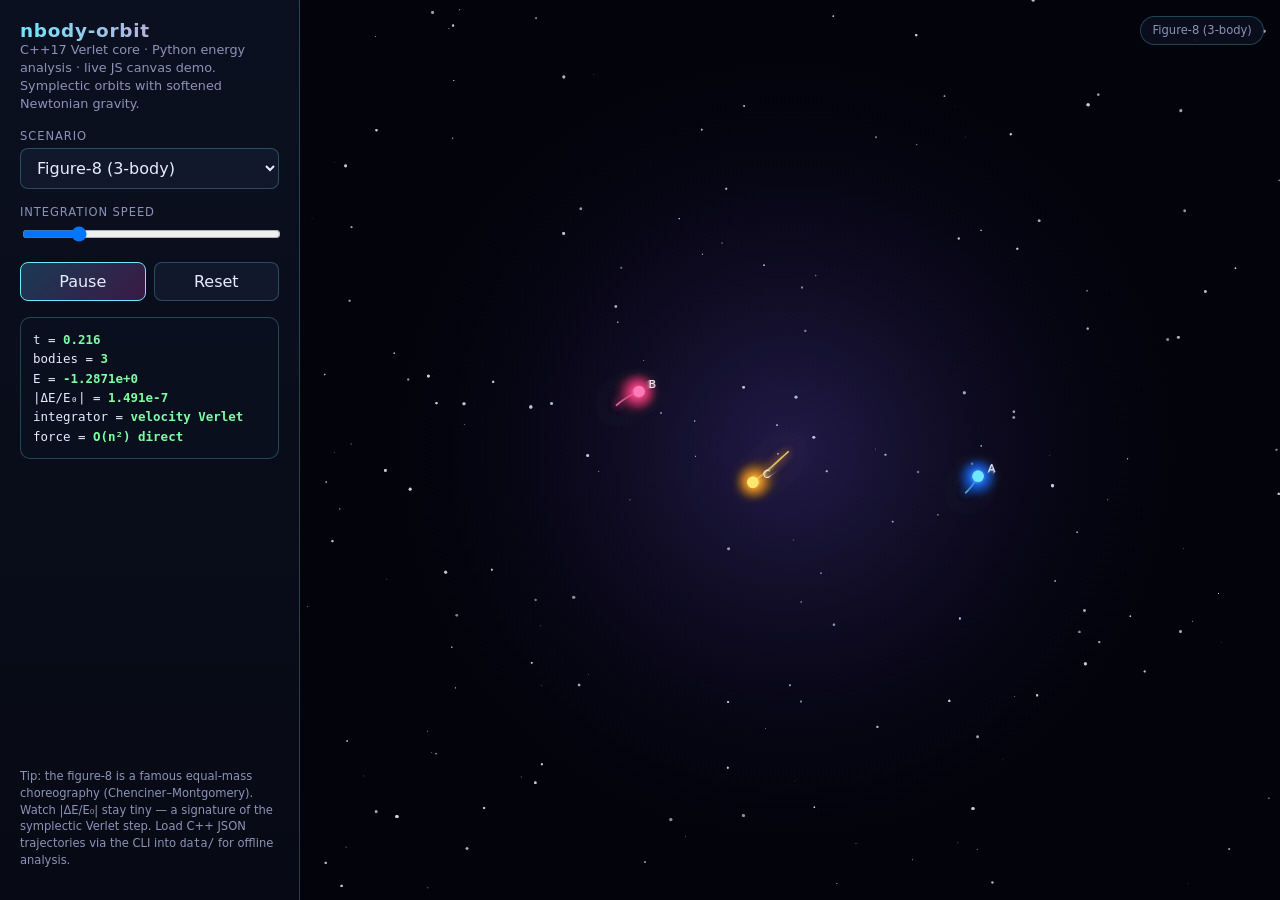
==== docs/index.html @ 491f7eed "docs: mirror web N-body lab into docs/ for GitHub Pages" ====
<!DOCTYPE html>
<html lang="en">
  <head>
    <meta charset="UTF-8" />
    <meta name="viewport" content="width=device-width, initial-scale=1" />
    <title>nbody-orbit — N-body gravity lab</title>
    <meta
      name="description"
      content="High-performance N-body gravity visualization — Verlet integrator, O(n²) forces, figure-8 choreography."
    />
    <link rel="stylesheet" href="css/style.css" />
  </head>
  <body>
    <div class="wrap">
      <aside>
        <div>
          <h1>nbody-orbit</h1>
          <p class="tagline">
            C++17 Verlet core · Python energy analysis · live JS canvas demo.
            Symplectic orbits with softened Newtonian gravity.
          </p>
        </div>

        <div>
          <label for="scenario">Scenario</label>
          <select id="scenario"></select>
        </div>

        <div>
          <label for="speed">Integration speed</label>
          <input id="speed" type="range" min="0.25" max="4" step="0.25" value="1" />
        </div>

        <div class="row">
          <button id="btnPlay" class="primary" type="button">Pause</button>
          <button id="btnReset" type="button">Reset</button>
        </div>

        <div id="stats" class="stat">booting…</div>

        <p class="hint">
          Tip: the figure-8 is a famous equal-mass choreography (Chenciner–Montgomery).
          Watch |ΔE/E₀| stay tiny — a signature of the symplectic Verlet step.
          Load C++ JSON trajectories via the CLI into <code>data/</code> for offline analysis.
        </p>
      </aside>
      <main>
        <canvas id="canvas" aria-label="N-body orbit canvas"></canvas>
        <div id="badge" class="badge">nbody-orbit</div>
      </main>
    </div>
    <script type="module" src="js/main.js"></script>
  </body>
</html>
---- docs/css/style.css ----
:root {
  --bg: #05060f;
  --panel: rgba(12, 16, 32, 0.82);
  --text: #e8ecff;
  --muted: #8b93b8;
  --accent: #6ee7ff;
  --accent2: #ff7ab6;
  --good: #7dffa3;
  --border: rgba(110, 231, 255, 0.25);
  --font: "Segoe UI", system-ui, -apple-system, sans-serif;
  --mono: "JetBrains Mono", "Fira Code", ui-monospace, monospace;
}

* { box-sizing: border-box; }
html, body {
  margin: 0;
  height: 100%;
  background: var(--bg);
  color: var(--text);
  font-family: var(--font);
  overflow: hidden;
}

.wrap {
  display: grid;
  grid-template-columns: 300px 1fr;
  height: 100%;
}

aside {
  padding: 1.25rem;
  background: linear-gradient(180deg, #0b1020 0%, #070a14 100%);
  border-right: 1px solid var(--border);
  display: flex;
  flex-direction: column;
  gap: 1rem;
  z-index: 2;
  overflow-y: auto;
}

h1 {
  font-size: 1.15rem;
  letter-spacing: 0.04em;
  margin: 0;
  background: linear-gradient(90deg, var(--accent), var(--accent2));
  -webkit-background-clip: text;
  background-clip: text;
  color: transparent;
}

.tagline {
  margin: 0;
  color: var(--muted);
  font-size: 0.8rem;
  line-height: 1.4;
}

label {
  display: block;
  font-size: 0.72rem;
  text-transform: uppercase;
  letter-spacing: 0.08em;
  color: var(--muted);
  margin-bottom: 0.35rem;
}

select, button, input[type="range"] {
  width: 100%;
}

select, button {
  background: #12182c;
  color: var(--text);
  border: 1px solid var(--border);
  border-radius: 8px;
  padding: 0.55rem 0.75rem;
  font: inherit;
  cursor: pointer;
}

button.primary {
  background: linear-gradient(135deg, #1a3a55, #3a1a44);
  border-color: var(--accent);
}

button:hover { filter: brightness(1.12); }

.row {
  display: flex;
  gap: 0.5rem;
}
.row button { flex: 1; }

.stat {
  font-family: var(--mono);
  font-size: 0.78rem;
  background: var(--panel);
  border: 1px solid var(--border);
  border-radius: 10px;
  padding: 0.75rem;
  line-height: 1.55;
}
.stat strong { color: var(--good); }

.hint {
  font-size: 0.72rem;
  color: var(--muted);
  margin-top: auto;
  line-height: 1.45;
}

main {
  position: relative;
  background:
    radial-gradient(ellipse at 30% 20%, rgba(60, 40, 120, 0.35), transparent 50%),
    radial-gradient(ellipse at 70% 80%, rgba(20, 60, 100, 0.3), transparent 45%),
    var(--bg);
}

#canvas {
  display: block;
  width: 100%;
  height: 100%;
}

.badge {
  position: absolute;
  top: 1rem;
  right: 1rem;
  padding: 0.4rem 0.7rem;
  border-radius: 999px;
  background: var(--panel);
  border: 1px solid var(--border);
  font-size: 0.72rem;
  color: var(--muted);
  backdrop-filter: blur(8px);
}

@media (max-width: 800px) {
  .wrap { grid-template-columns: 1fr; grid-template-rows: auto 1fr; }
  aside { max-height: 42vh; }
}
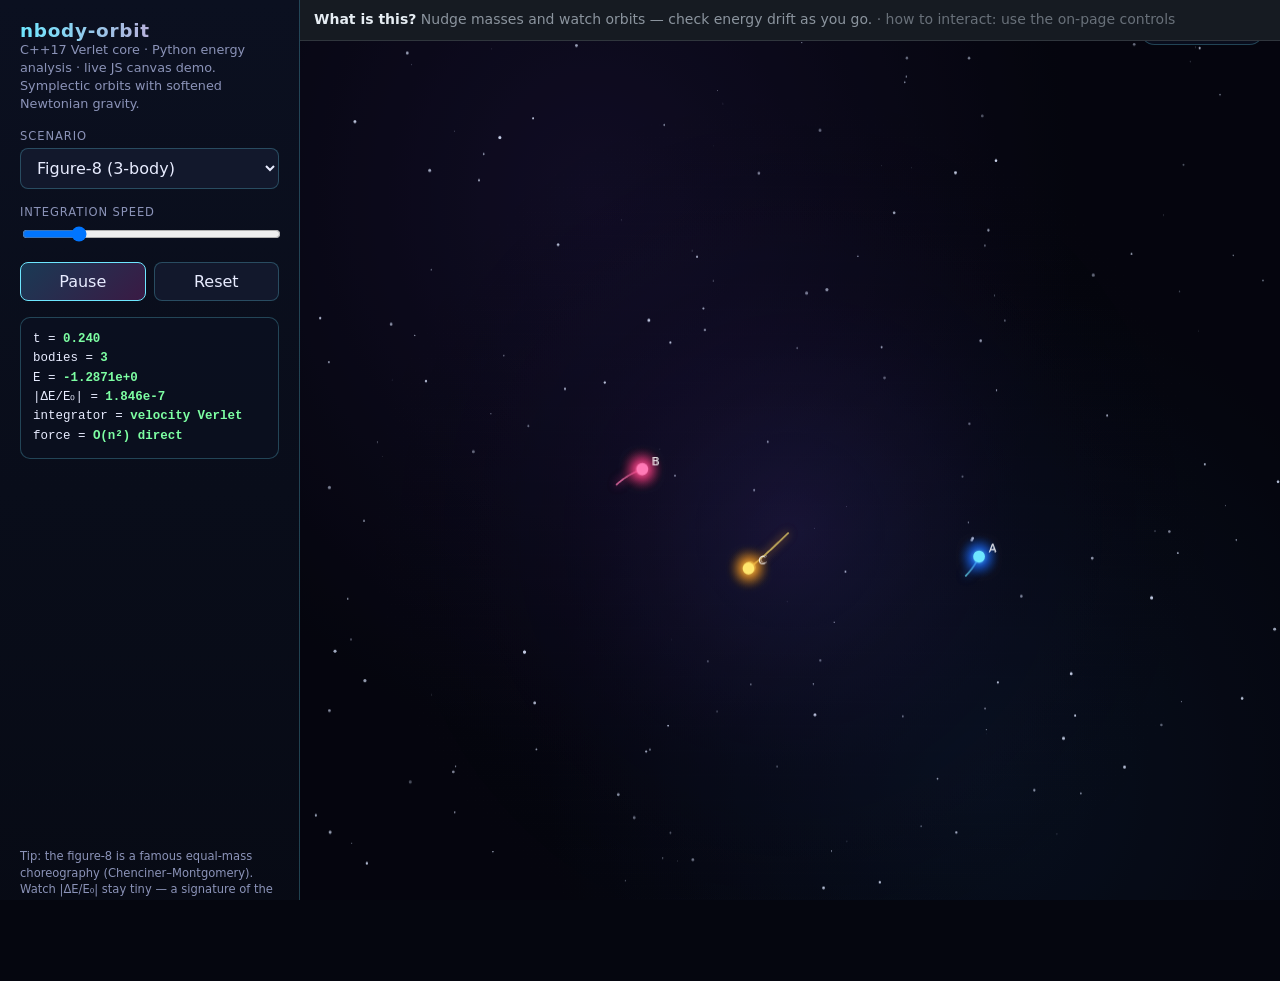
==== commit 2c740cdd: "docs: add short What is this? banner" ====
--- a/docs/index.html
+++ b/docs/index.html
@@ -45,6 +45,7 @@
         </p>
       </aside>
       <main>
+<div id="hd-banner" style="position:relative;z-index:9999;margin:0;padding:10px 14px;background:#161b22;border-bottom:1px solid #30363d;color:#8b949e;font:14px/1.4 ui-sans-serif,system-ui,sans-serif"><strong style="color:#e6edf3">What is this?</strong> Nudge masses and watch orbits — check energy drift as you go. <span style="opacity:.7">· how to interact: use the on-page controls</span></div>
         <canvas id="canvas" aria-label="N-body orbit canvas"></canvas>
         <div id="badge" class="badge">nbody-orbit</div>
       </main>
